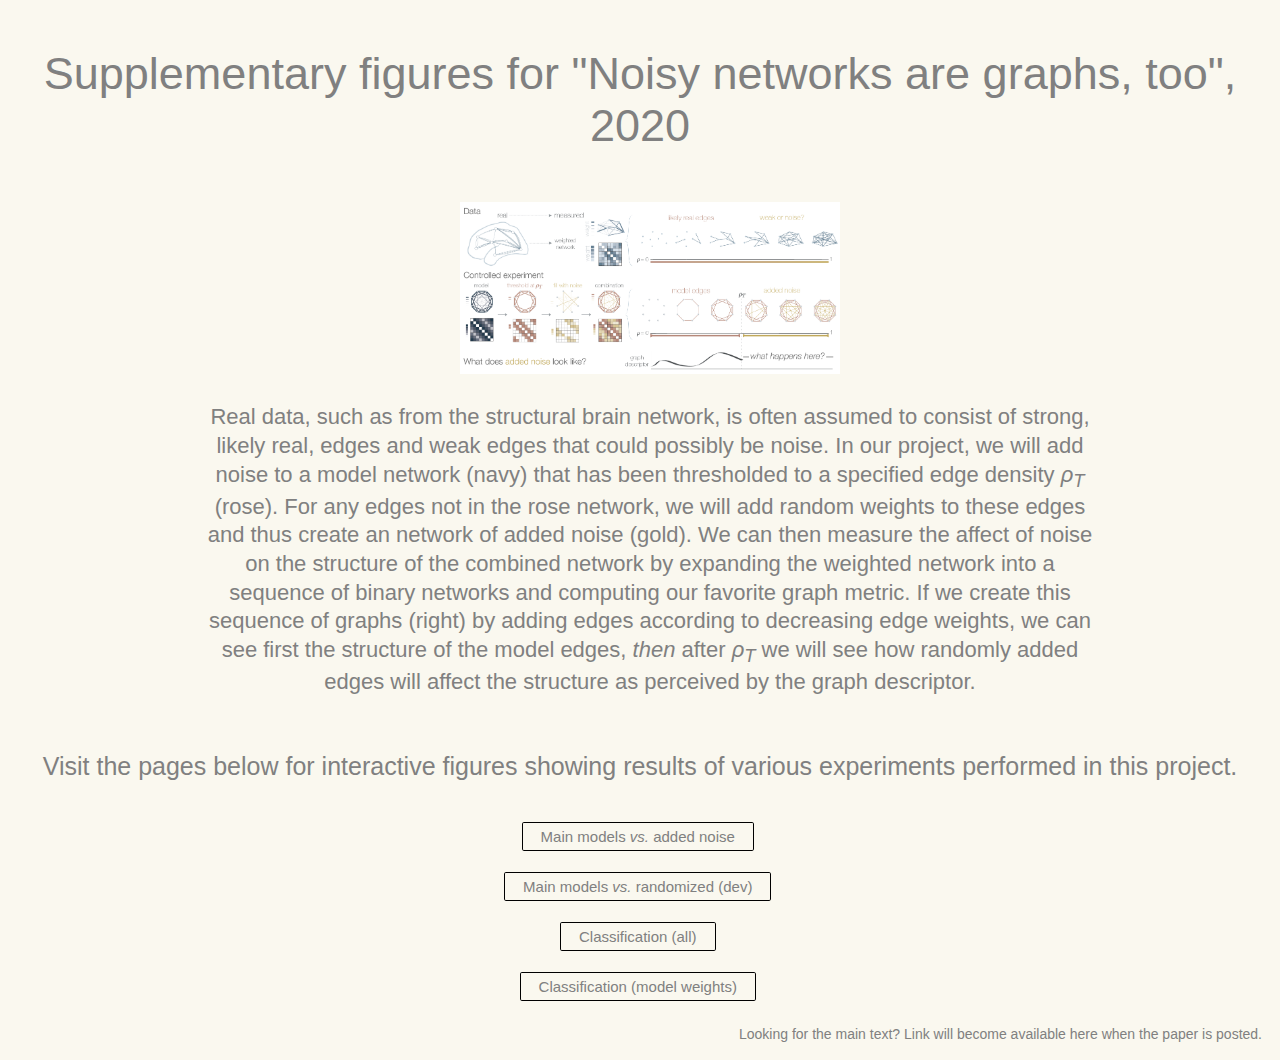
==== index.html @ 3a6890b4 "added prenosie classification" ====
<!DOCTYPE html>
<meta charset="utf-8">

<head>
    <link rel="stylesheet" href="style/style.css">
    <!-- <link rel="stylesheet" href="../style/style.css"> -->
</head>

<body style="background-color:rgb(250, 248, 239)">
    <div id="title-div">
        <h1> Supplementary figures for "Noisy networks are graphs, too", 2020 </h1>
    </div>

    <div id="intro-div">
        <img src="images/fig_intros-01.png" alt="Data contains real connections and noise from observations. Our experiments adress how noise affects data analyses
        by adding noise to model weighted networks." width="30%">
        <br><br>
        <p>Real data, such as from the structural brain network, is often assumed to consist of strong, likely real, edges and weak edges that could possibly be noise. 
        In our project, we will add noise to a model network (navy) that has been thresholded to a specified edge density <i>ρ<sub>T</sub></i> (rose). For any edges not in the rose
        network, we will add random weights to these edges and thus create an network of added noise (gold). We can then measure the affect of noise on the structure of the
        combined network by expanding the weighted network into a sequence of binary networks and computing our favorite graph metric. If we create this sequence of graphs
        (right) by adding edges according to decreasing edge weights, we can see first the structure of the model edges, <i>then</i> after <i>ρ<sub>T</sub></i> we will
        see how randomly added edges will affect the structure as perceived by the graph descriptor. </p>
    </div>

    <div id="button-div">
        <h3> Visit the pages below for interactive figures showing results of various experiments performed in this project.</h3>
        <!-- <a href="templates/clique_graphs.html" class="buttonmain"><button><i>m</i>-clique model (dev)</button></a> -->
        <!-- <a href="templates/wpTriangle_graphs.html" class="buttonmain"><button>Weighted Triangle model (dev)</button></a> -->
        <a href="templates/thresholded_graphs_no.html" class="buttonmain"><button>Main models <i>vs.</i> added noise</button></a>
        <a href="templates/thresholded_graphs_randomized.html" class="buttonmain"><button>Main models <i>vs.</i> randomized (dev)</button></a>
        <a href="templates/classification.html" class="buttonmain"><button>Classification (all)</button></a>
        <a href="templates/classification_prenoise.html" class="buttonmain"><button>Classification (model weights)</button></a>
    </div>

    <!-- <script src="../js/threshold_no.js"></script> -->
    <div>
        Looking for the main text? Link will become available here when the paper is posted.
    </div>

    <!-- ADD LINK TO MAIN PAPER HERE -->

</body>
---- style/style.css ----
h1 {
    font-family: "Helvetica Neue", Helvetica, sans-serif;
    font-weight: lighter;
    color: gray;
    font-size: 45px;
}

h3 {
    font-family: "Helvetica Neue", Helvetica, sans-serif;
    font-weight: lighter;
    color: gray;
    font-size: 25px;
}

div {
    font-family: "Helvetica Neue", Helvetica, sans-serif;
    text-align: right;
    font-weight: lighter;
    color: gray;
    font-size: 14px;
    padding: 10px;
}

p {
    font-size: 22px;
    padding: 10px;
    width: 70%;
    margin: auto;
    line-height: 1.3;
}

#title-div {
    text-align: center;
}

#svg-div {
    float: left;
}

#svg-no-div {
    float: left;
}

#button-div {
    text-align: center;
    display: grid;
    grid-gap: 1rem;
    
}

#button-div button {
    background-color: rgba(0,0,0,0);
    border:0.1em solid black;
    padding:0.35em 1.2em;
    margin:0 0.3em 0.3em 0;
    border-radius:0.12em;
    box-sizing: border-box;
    color: gray;
    transition: all 0.2s;
    font-family: "Helvetica Neue", Helvetica, sans-serif;
    font-weight: 300;
    font-size: 15px;
}

#button-div button:hover {
    color:white;
    background-color:black;
    
}

#intro-div {
    width: 100%;
    text-align: center;
}
---- style/style.css ----
h1 {
    font-family: "Helvetica Neue", Helvetica, sans-serif;
    font-weight: lighter;
    color: gray;
    font-size: 45px;
}

h3 {
    font-family: "Helvetica Neue", Helvetica, sans-serif;
    font-weight: lighter;
    color: gray;
    font-size: 25px;
}

div {
    font-family: "Helvetica Neue", Helvetica, sans-serif;
    text-align: right;
    font-weight: lighter;
    color: gray;
    font-size: 14px;
    padding: 10px;
}

p {
    font-size: 22px;
    padding: 10px;
    width: 70%;
    margin: auto;
    line-height: 1.3;
}

#title-div {
    text-align: center;
}

#svg-div {
    float: left;
}

#svg-no-div {
    float: left;
}

#button-div {
    text-align: center;
    display: grid;
    grid-gap: 1rem;
    
}

#button-div button {
    background-color: rgba(0,0,0,0);
    border:0.1em solid black;
    padding:0.35em 1.2em;
    margin:0 0.3em 0.3em 0;
    border-radius:0.12em;
    box-sizing: border-box;
    color: gray;
    transition: all 0.2s;
    font-family: "Helvetica Neue", Helvetica, sans-serif;
    font-weight: 300;
    font-size: 15px;
}

#button-div button:hover {
    color:white;
    background-color:black;
    
}

#intro-div {
    width: 100%;
    text-align: center;
}
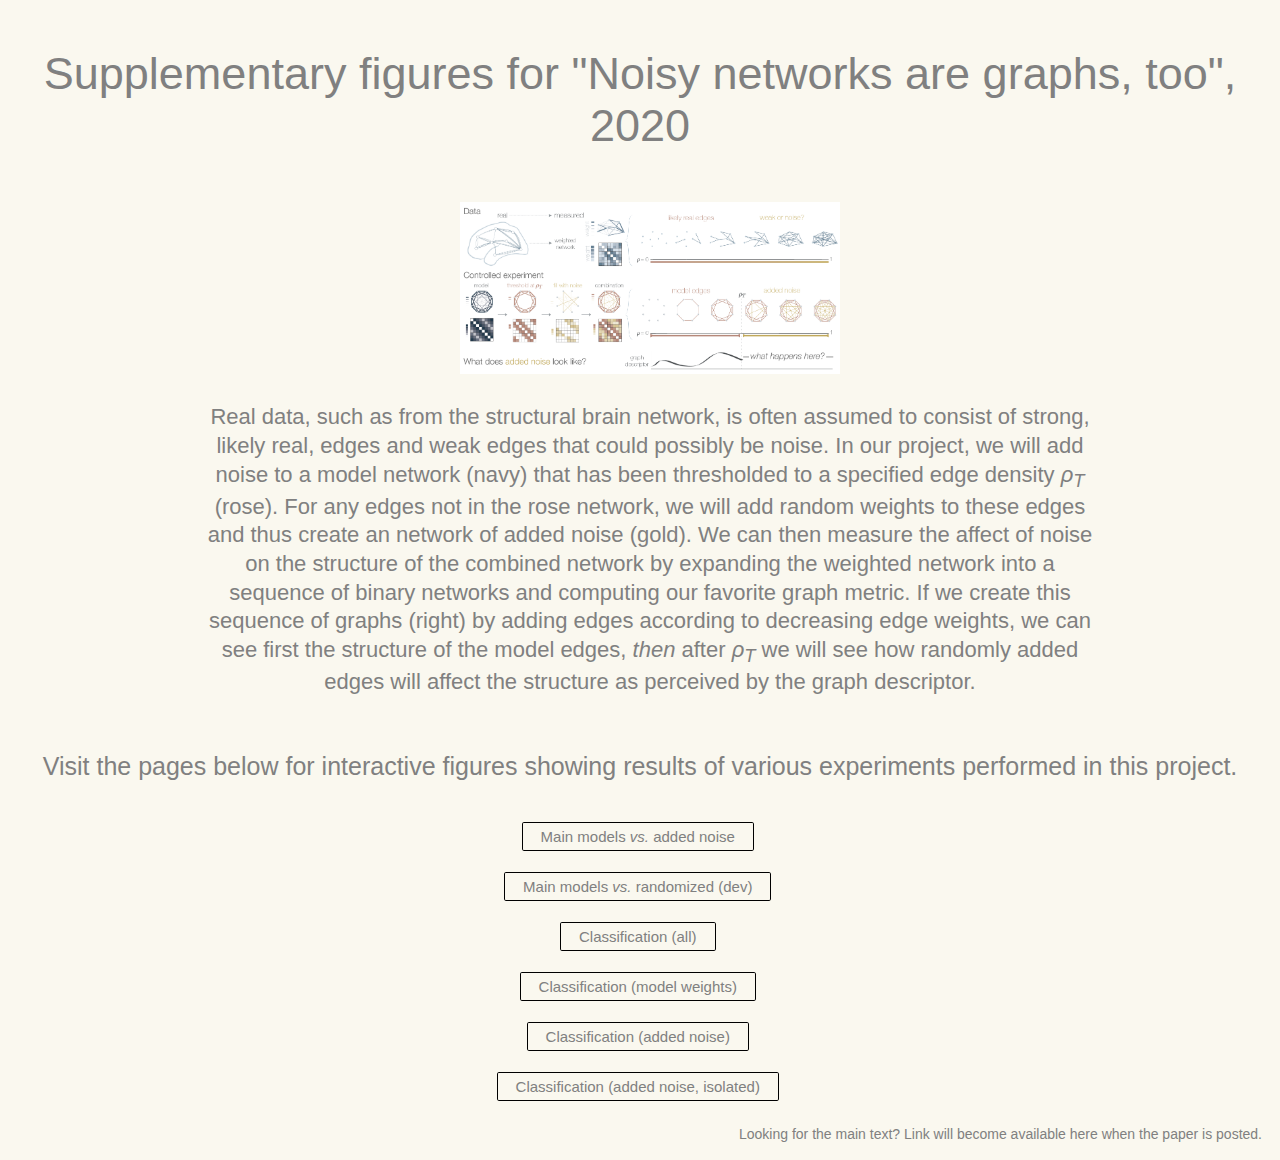
==== commit 1b8f93fb: "added noise only classification" ====
--- a/index.html
+++ b/index.html
@@ -31,6 +31,8 @@
         <a href="templates/thresholded_graphs_randomized.html" class="buttonmain"><button>Main models <i>vs.</i> randomized (dev)</button></a>
         <a href="templates/classification.html" class="buttonmain"><button>Classification (all)</button></a>
         <a href="templates/classification_prenoise.html" class="buttonmain"><button>Classification (model weights)</button></a>
+        <a href="templates/classification_postnoise.html" class="buttonmain"><button>Classification (added noise)</button></a>
+        <a href="templates/classification_no.html" class="buttonmain"><button>Classification (added noise, isolated)</button></a>
     </div>
 
     <!-- <script src="../js/threshold_no.js"></script> -->
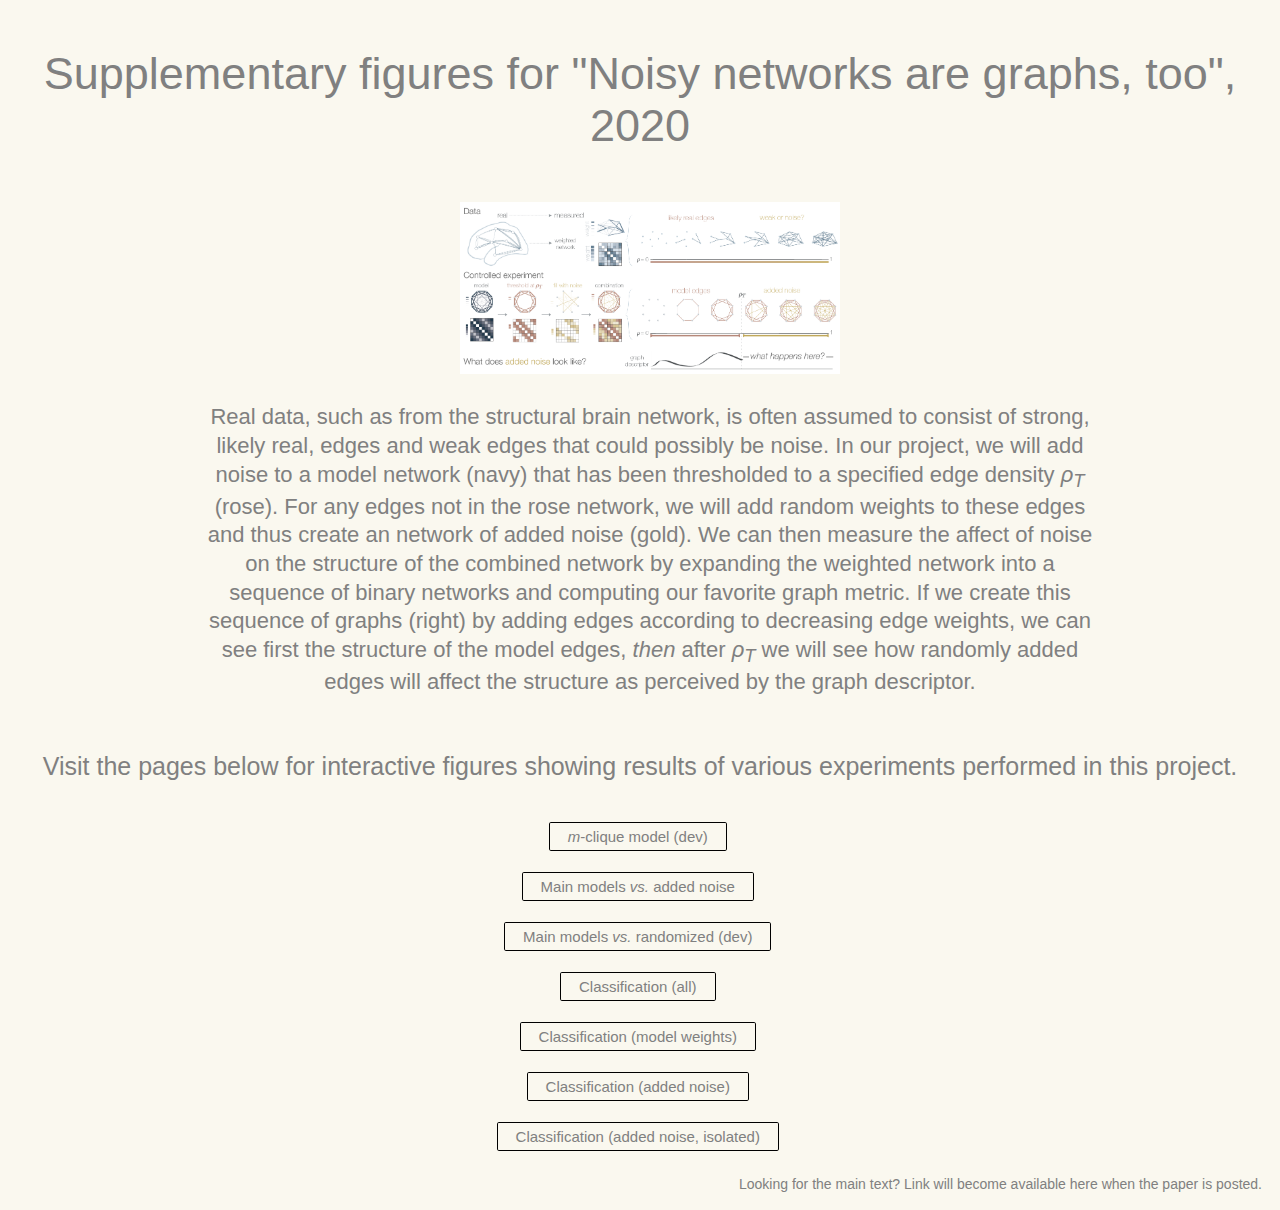
==== commit 029ff789: "added single file" ====
--- a/index.html
+++ b/index.html
@@ -25,7 +25,7 @@
 
     <div id="button-div">
         <h3> Visit the pages below for interactive figures showing results of various experiments performed in this project.</h3>
-        <!-- <a href="templates/clique_graphs.html" class="buttonmain"><button><i>m</i>-clique model (dev)</button></a> -->
+        <a href="templates/single_clique.html" class="buttonmain"><button><i>m</i>-clique model (dev)</button></a>
         <!-- <a href="templates/wpTriangle_graphs.html" class="buttonmain"><button>Weighted Triangle model (dev)</button></a> -->
         <a href="templates/thresholded_graphs_no.html" class="buttonmain"><button>Main models <i>vs.</i> added noise</button></a>
         <a href="templates/thresholded_graphs_randomized.html" class="buttonmain"><button>Main models <i>vs.</i> randomized (dev)</button></a>
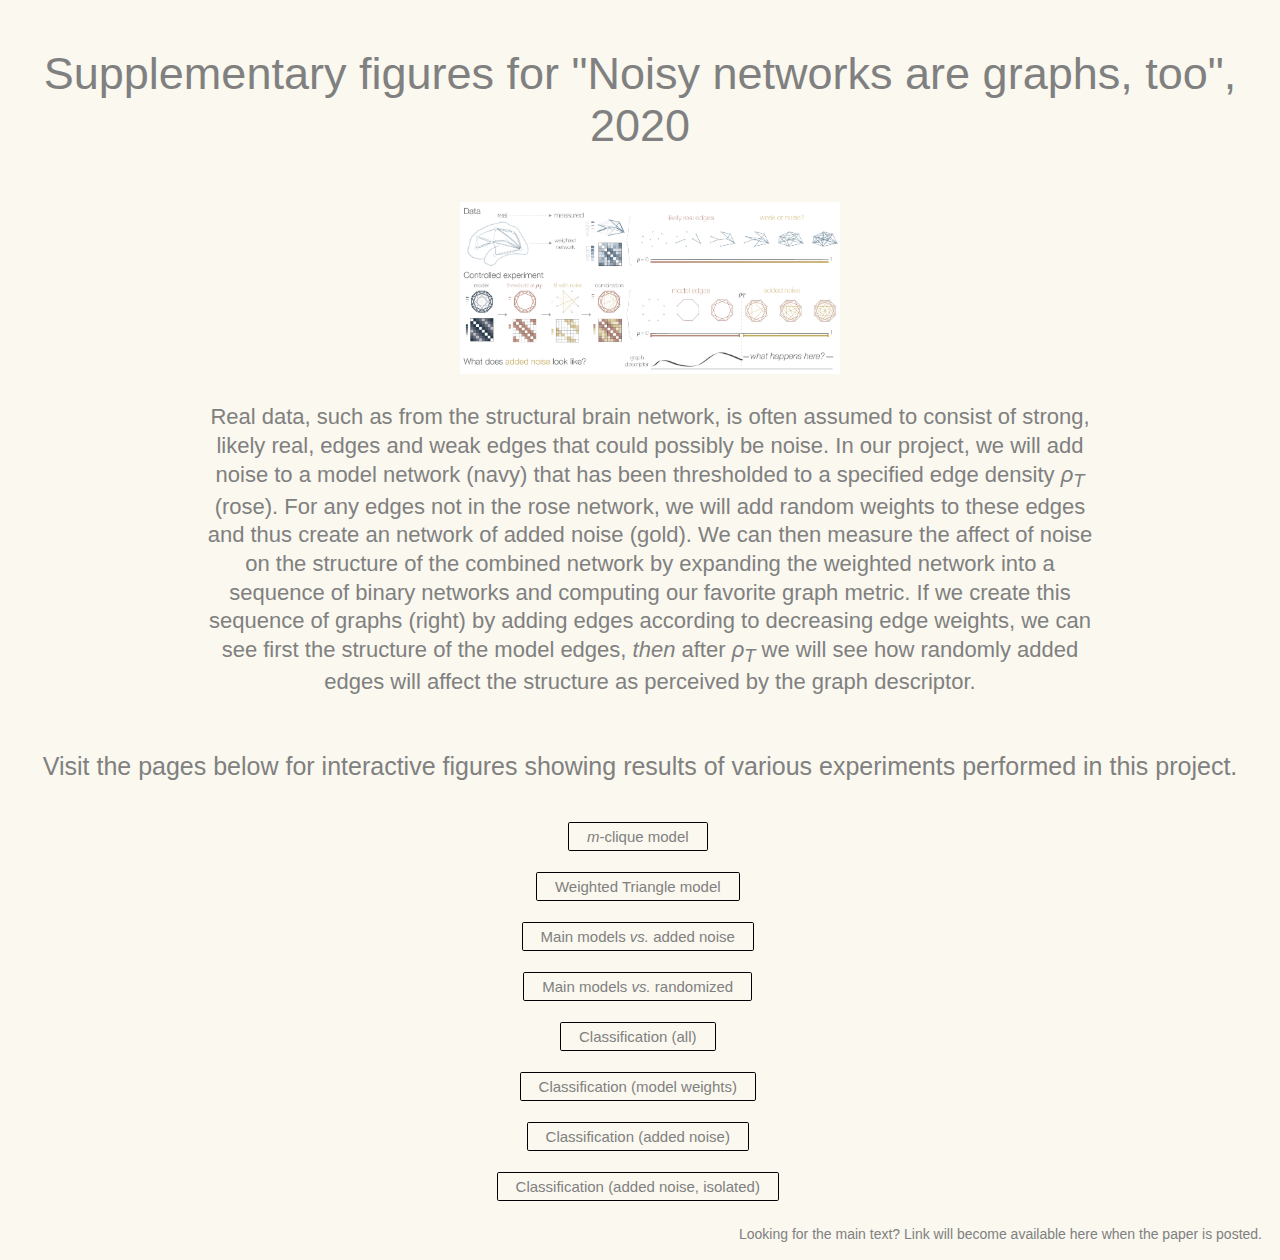
==== commit 21433d61: "added wp triangle" ====
--- a/index.html
+++ b/index.html
@@ -25,10 +25,10 @@
 
     <div id="button-div">
         <h3> Visit the pages below for interactive figures showing results of various experiments performed in this project.</h3>
-        <a href="templates/single_clique.html" class="buttonmain"><button><i>m</i>-clique model (dev)</button></a>
-        <!-- <a href="templates/wpTriangle_graphs.html" class="buttonmain"><button>Weighted Triangle model (dev)</button></a> -->
+        <a href="templates/single_clique.html" class="buttonmain"><button><i>m</i>-clique model</button></a>
+        <a href="templates/single_triangle.html" class="buttonmain"><button>Weighted Triangle model</button></a>
         <a href="templates/thresholded_graphs_no.html" class="buttonmain"><button>Main models <i>vs.</i> added noise</button></a>
-        <a href="templates/thresholded_graphs_randomized.html" class="buttonmain"><button>Main models <i>vs.</i> randomized (dev)</button></a>
+        <a href="templates/thresholded_graphs_randomized.html" class="buttonmain"><button>Main models <i>vs.</i> randomized</button></a>
         <a href="templates/classification.html" class="buttonmain"><button>Classification (all)</button></a>
         <a href="templates/classification_prenoise.html" class="buttonmain"><button>Classification (model weights)</button></a>
         <a href="templates/classification_postnoise.html" class="buttonmain"><button>Classification (added noise)</button></a>
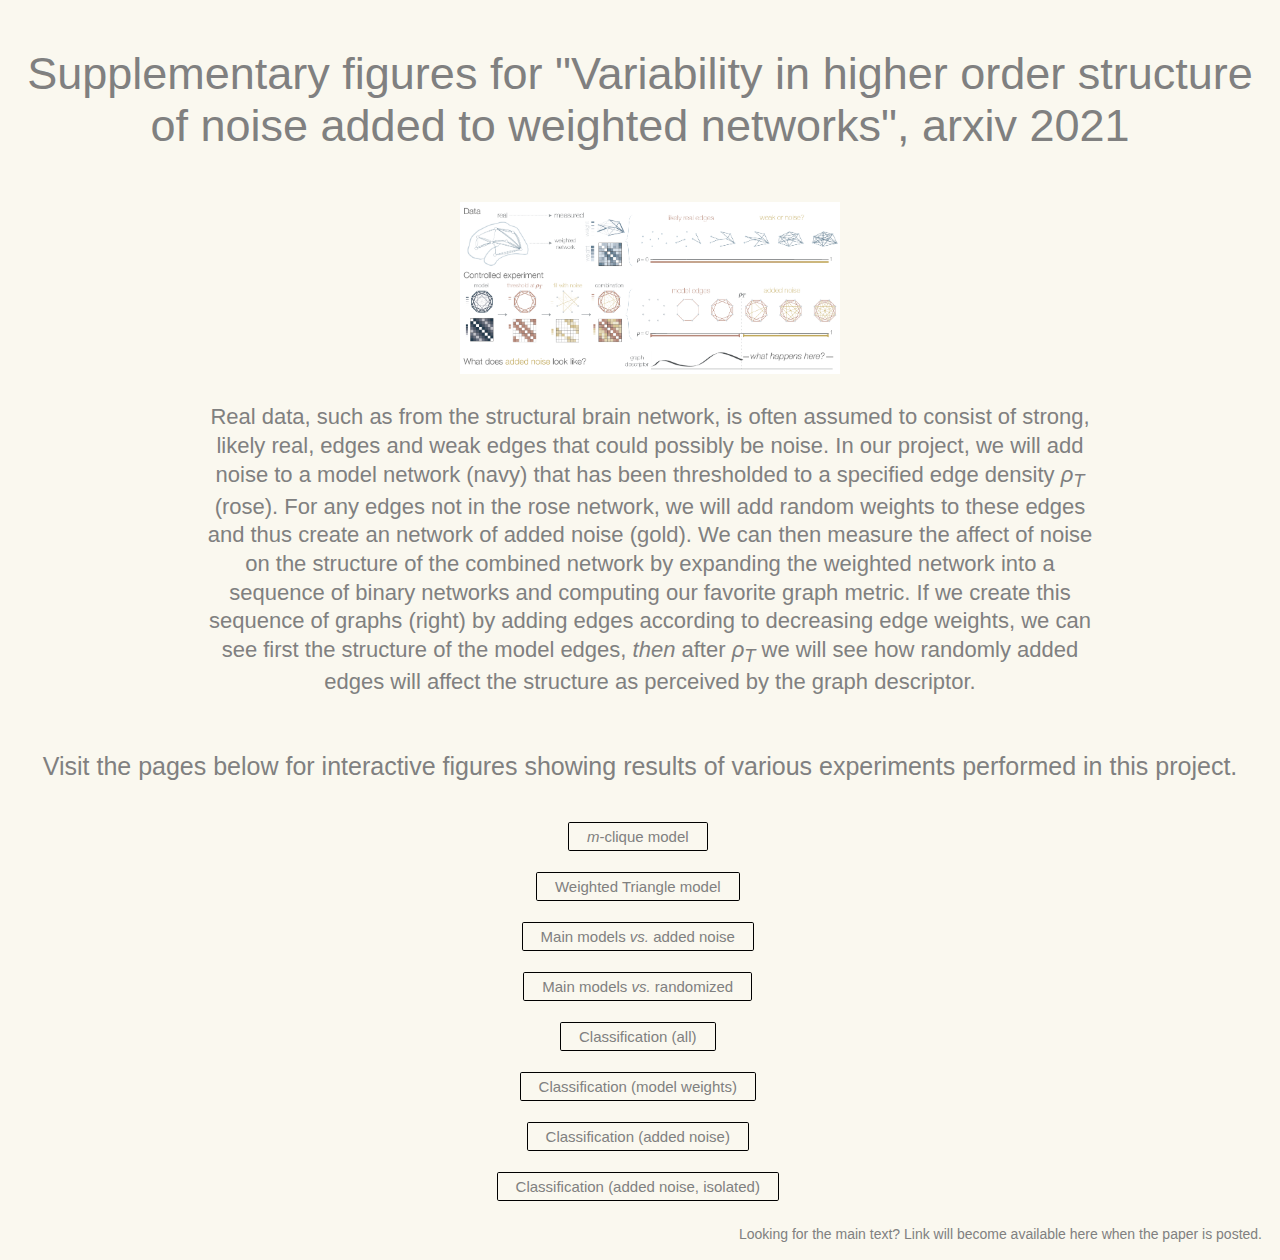
==== commit 18091635: "updated titles" ====
--- a/index.html
+++ b/index.html
@@ -8,7 +8,7 @@
 
 <body style="background-color:rgb(250, 248, 239)">
     <div id="title-div">
-        <h1> Supplementary figures for "Noisy networks are graphs, too", 2020 </h1>
+        <h1> Supplementary figures for "Variability in higher order structure of noise added to weighted networks", arxiv 2021 </h1>
     </div>
 
     <div id="intro-div">
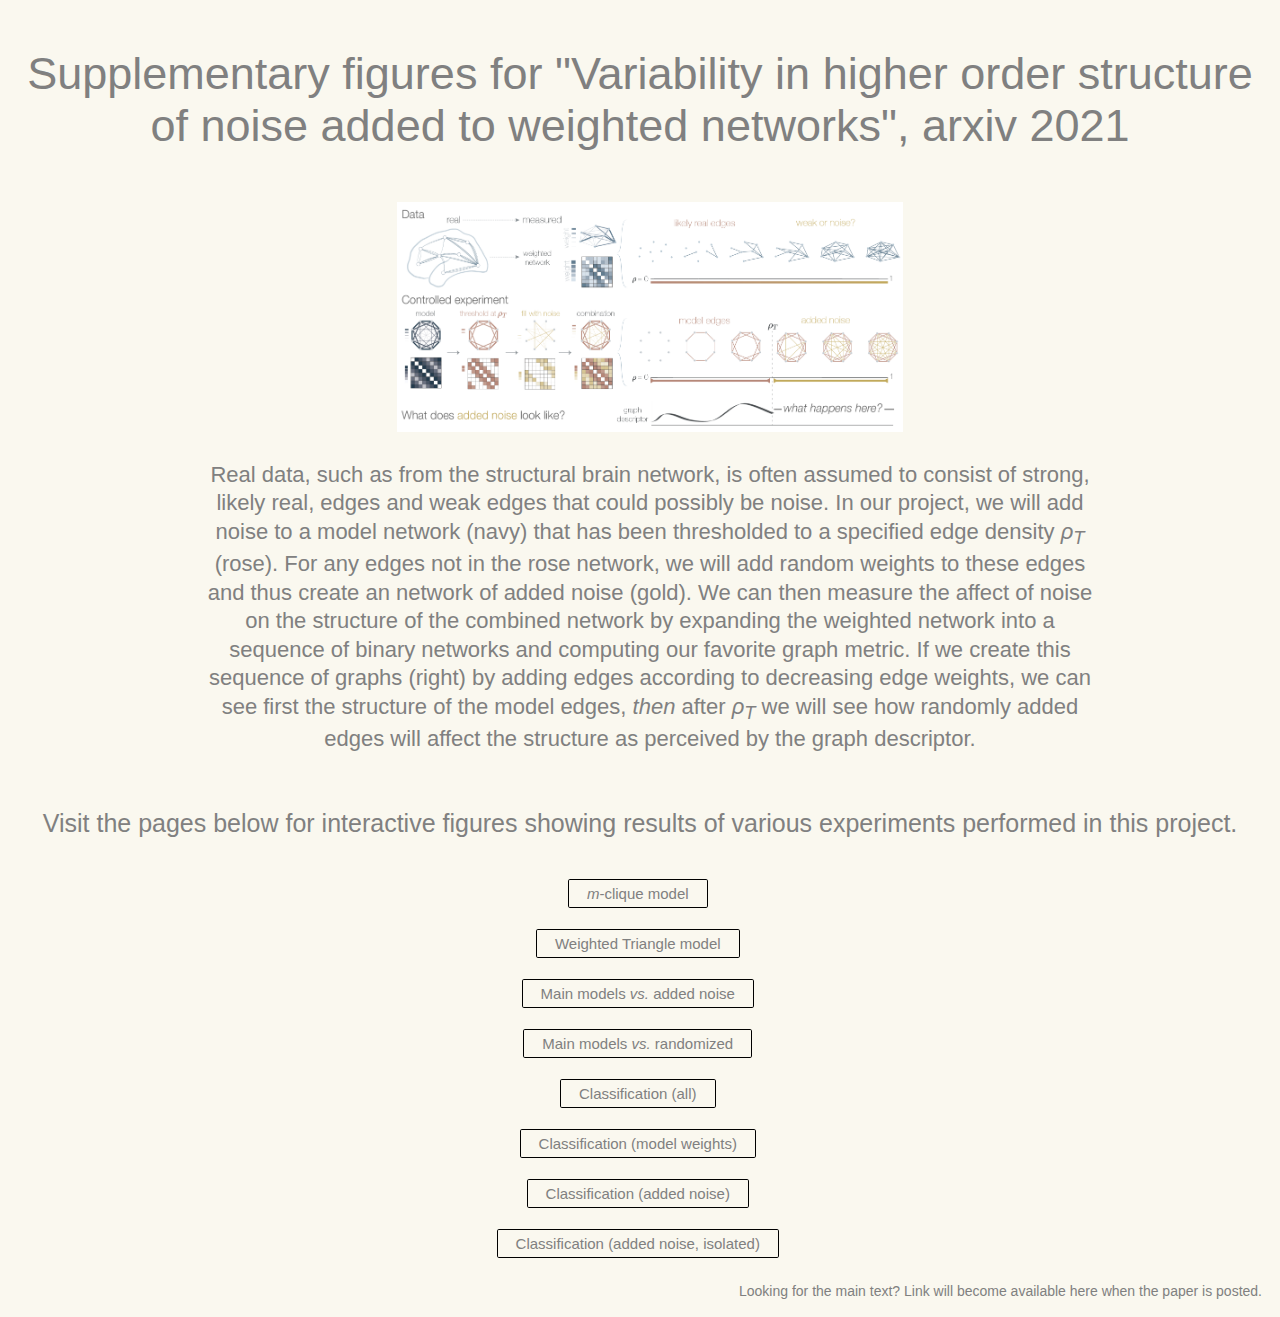
==== commit 2d5dd7d0: "modified main figure" ====
--- a/index.html
+++ b/index.html
@@ -13,7 +13,7 @@
 
     <div id="intro-div">
         <img src="images/fig_intros-01.png" alt="Data contains real connections and noise from observations. Our experiments adress how noise affects data analyses
-        by adding noise to model weighted networks." width="30%">
+        by adding noise to model weighted networks.">
         <br><br>
         <p>Real data, such as from the structural brain network, is often assumed to consist of strong, likely real, edges and weak edges that could possibly be noise. 
         In our project, we will add noise to a model network (navy) that has been thresholded to a specified edge density <i>ρ<sub>T</sub></i> (rose). For any edges not in the rose
--- a/style/style.css
+++ b/style/style.css
@@ -27,6 +27,11 @@
     width: 70%;
     margin: auto;
     line-height: 1.3;
+}
+
+img {
+    min-width: 500px;
+    width: 40%;
 }
 
 #title-div {
--- a/style/style.css
+++ b/style/style.css
@@ -27,6 +27,11 @@
     width: 70%;
     margin: auto;
     line-height: 1.3;
+}
+
+img {
+    min-width: 500px;
+    width: 40%;
 }
 
 #title-div {
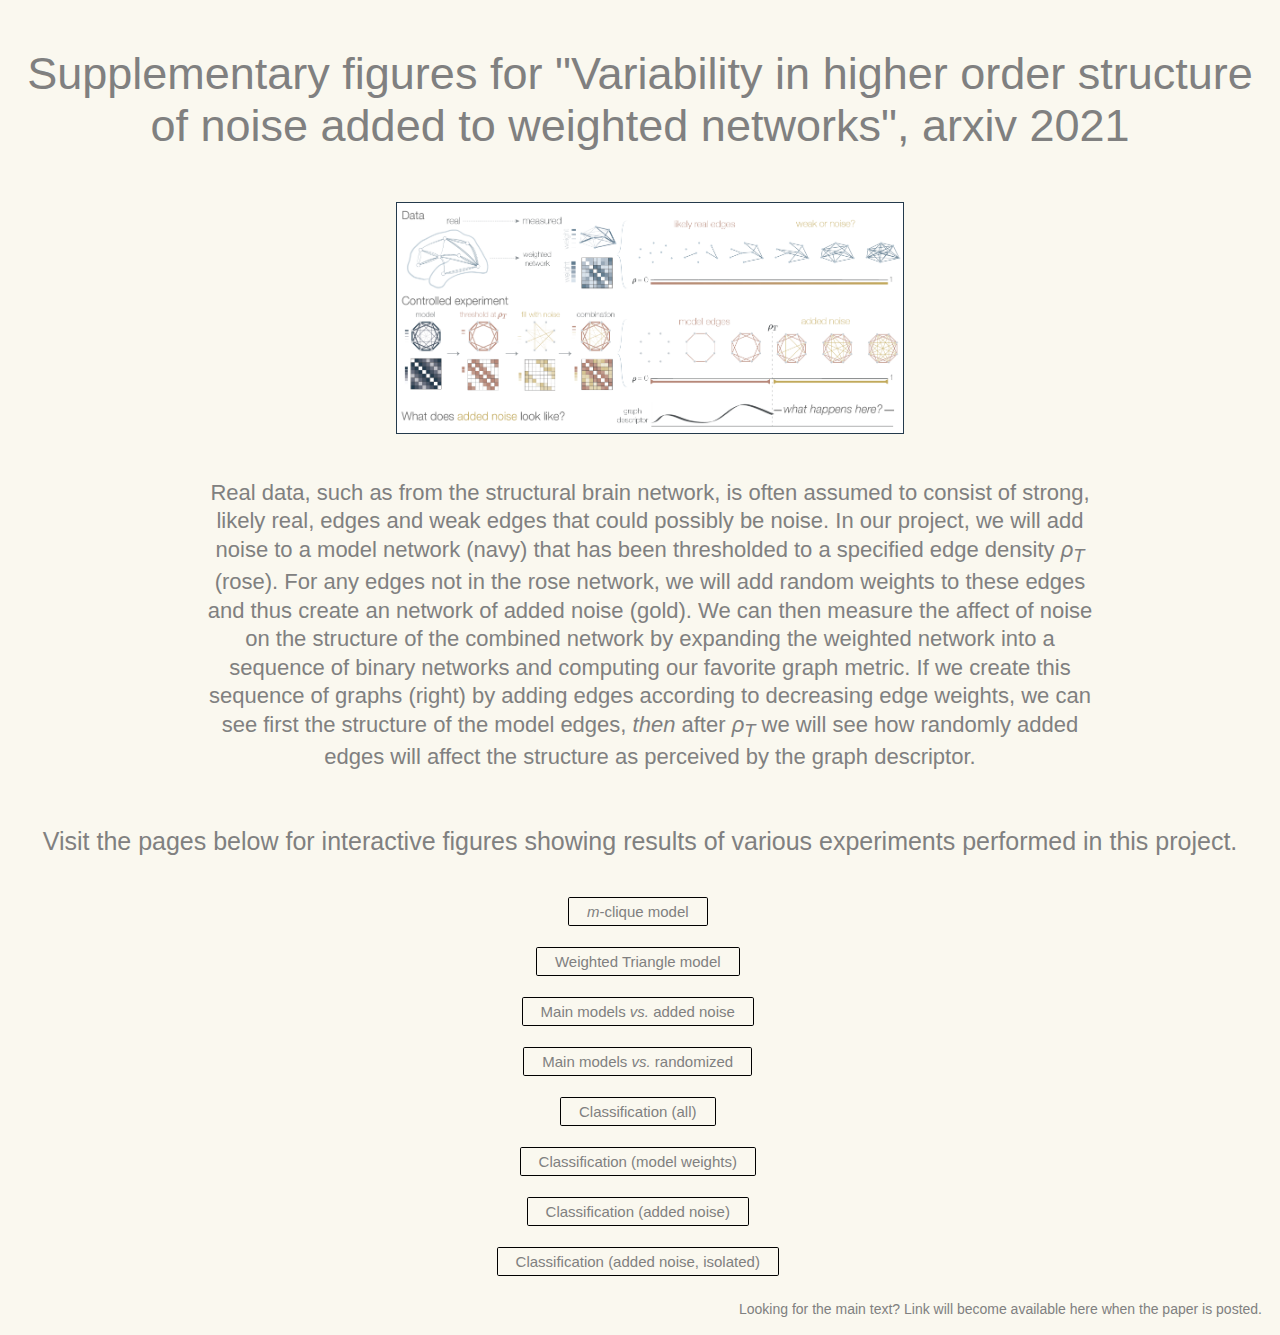
==== commit 6674707c: "aesthetic updates" ====
--- a/index.html
+++ b/index.html
@@ -14,7 +14,7 @@
     <div id="intro-div">
         <img src="images/fig_intros-01.png" alt="Data contains real connections and noise from observations. Our experiments adress how noise affects data analyses
         by adding noise to model weighted networks.">
-        <br><br>
+        <br><br><br>
         <p>Real data, such as from the structural brain network, is often assumed to consist of strong, likely real, edges and weak edges that could possibly be noise. 
         In our project, we will add noise to a model network (navy) that has been thresholded to a specified edge density <i>ρ<sub>T</sub></i> (rose). For any edges not in the rose
         network, we will add random weights to these edges and thus create an network of added noise (gold). We can then measure the affect of noise on the structure of the
--- a/style/style.css
+++ b/style/style.css
@@ -32,6 +32,7 @@
 img {
     min-width: 500px;
     width: 40%;
+    border: 0.3px solid #243A4C;
 }
 
 #title-div {
--- a/style/style.css
+++ b/style/style.css
@@ -32,6 +32,7 @@
 img {
     min-width: 500px;
     width: 40%;
+    border: 0.3px solid #243A4C;
 }
 
 #title-div {
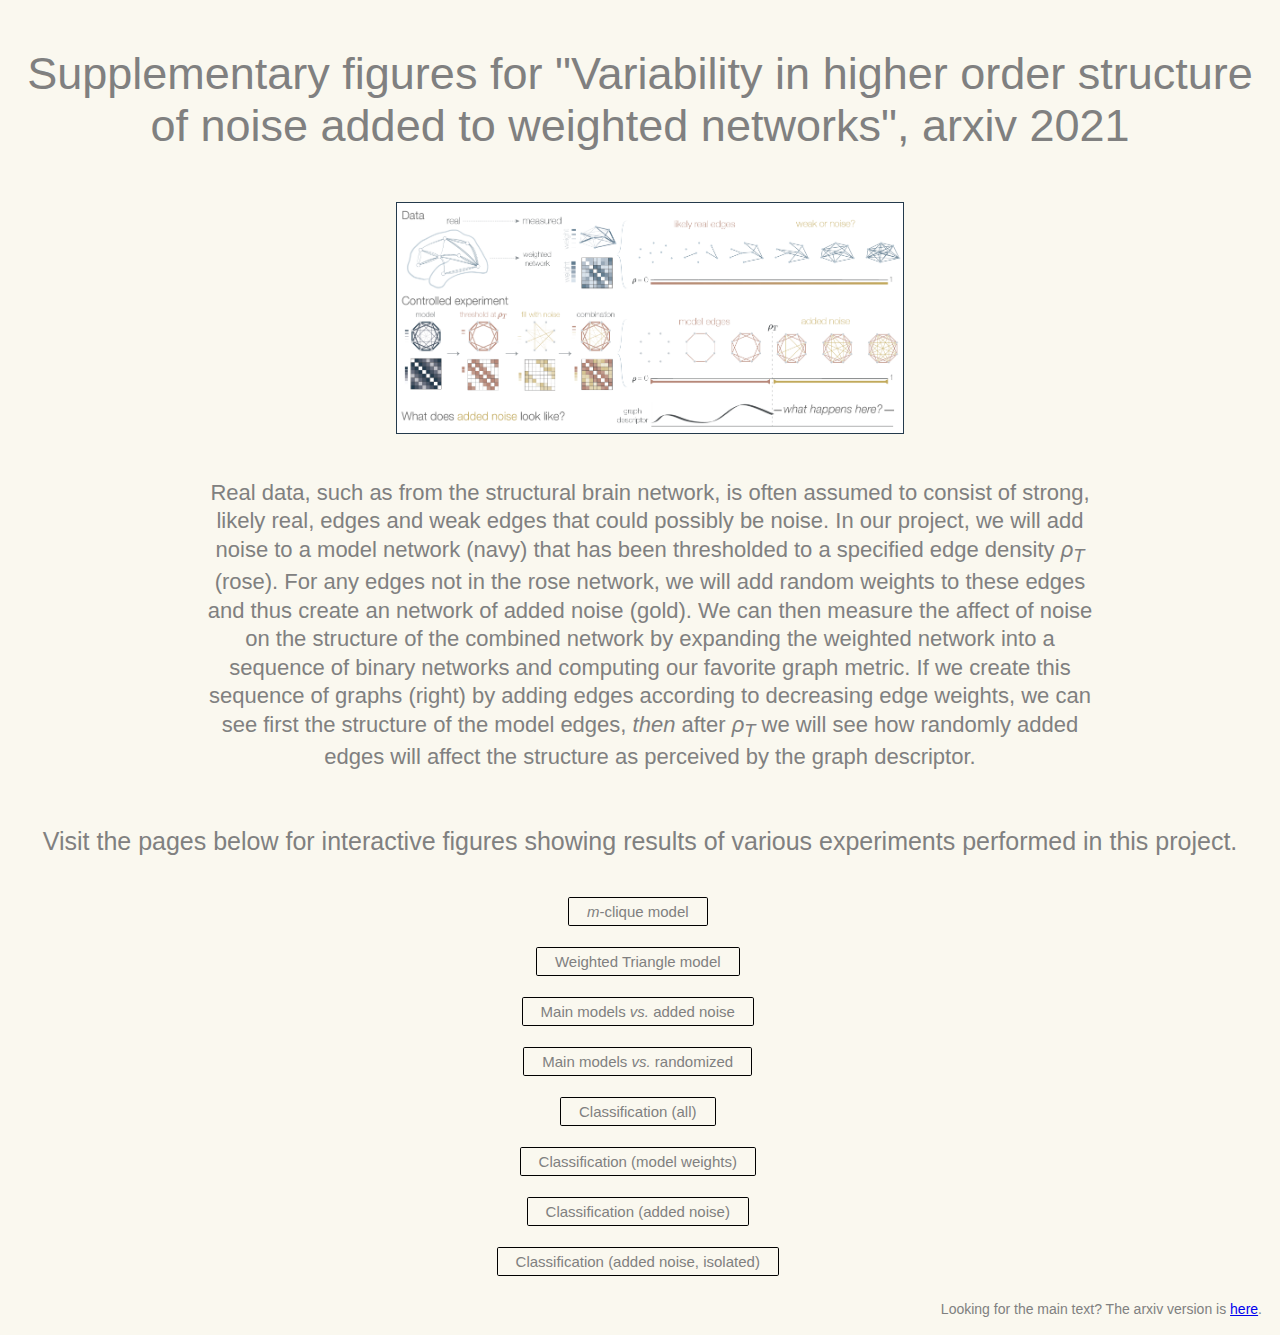
==== commit 683d378c: "added arxiv link2" ====
--- a/index.html
+++ b/index.html
@@ -37,7 +37,7 @@
 
     <!-- <script src="../js/threshold_no.js"></script> -->
     <div>
-        Looking for the main text? Link will become available here when the paper is posted.
+        <b>Looking for the main text? The arxiv version is <a href="https://arxiv.org/pdf/2101.03933.pdf">here</a>.</b>
     </div>
 
     <!-- ADD LINK TO MAIN PAPER HERE -->
